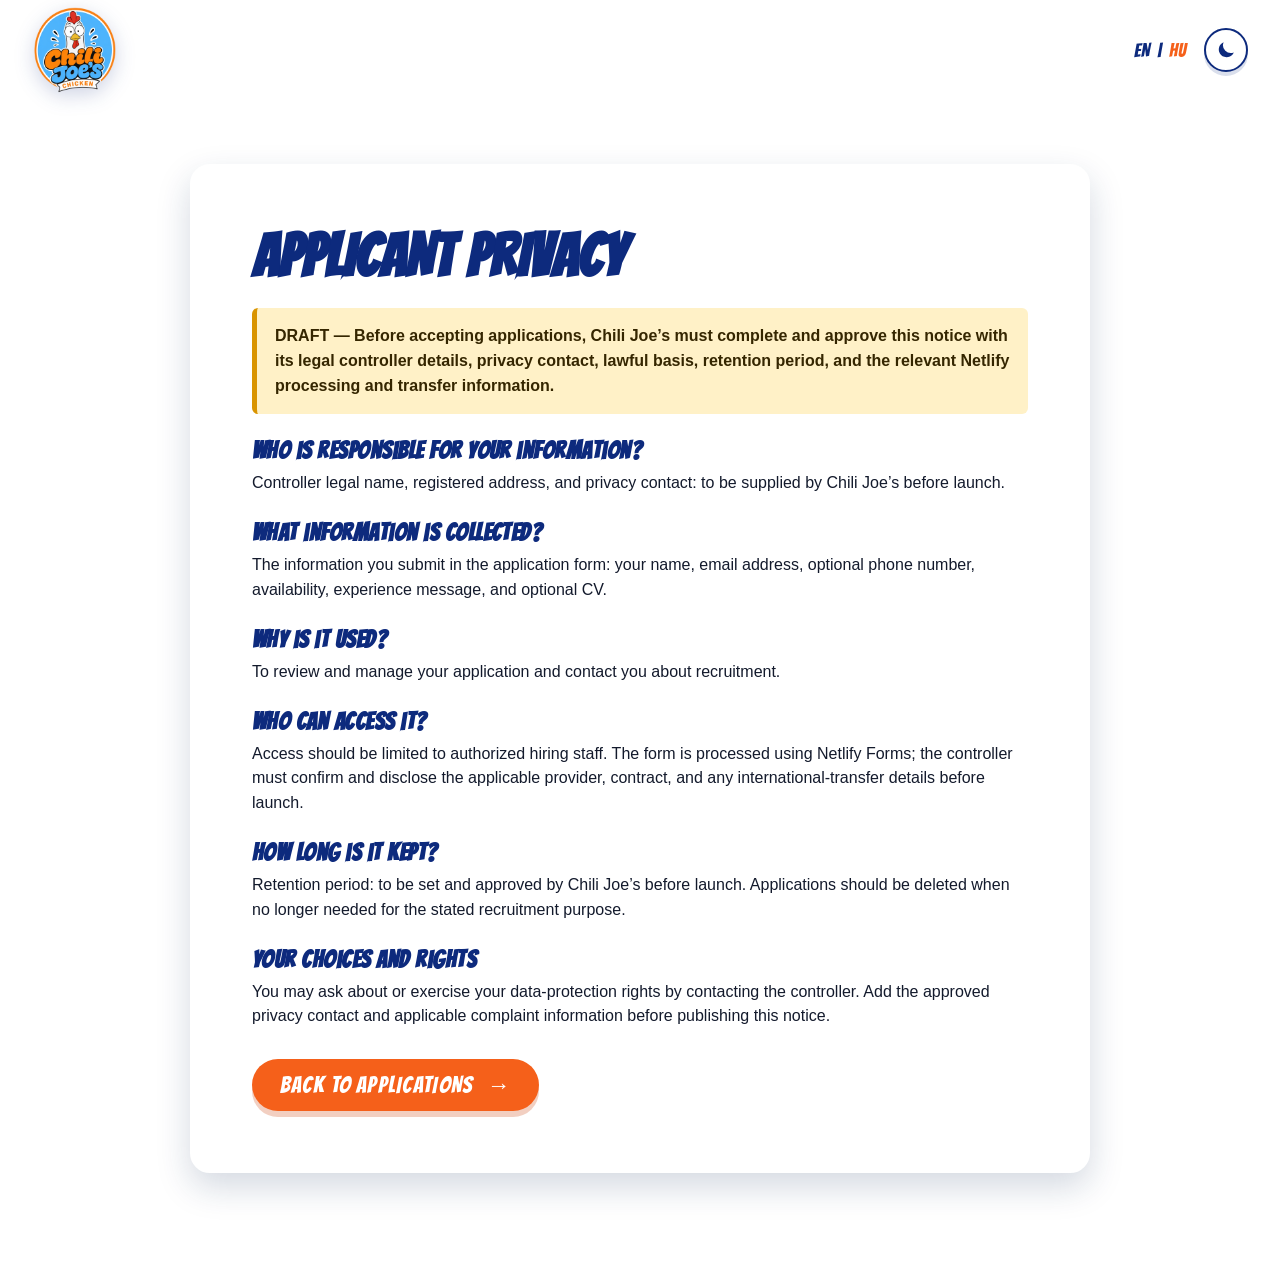
==== applicant-privacy.html @ 4e0c9698 "feat: add bilingual Netlify application page - Move the application form to a standalone careers pag" ====
<!doctype html>
<html lang="en">
  <head>
    <meta charset="utf-8">
    <meta name="viewport" content="width=device-width, initial-scale=1">
    <meta name="theme-color" content="#ffffff">
    <script>
      (() => {
        let theme = null;
        try {
          theme = localStorage.getItem("chili-joes-theme");
        } catch {
          // Fall back to the system preference when browser storage is unavailable.
        }
        if (theme !== "dark" && theme !== "light") {
          theme = window.matchMedia("(prefers-color-scheme: dark)").matches ? "dark" : "light";
        }
        document.documentElement.dataset.theme = theme;
      })();
    </script>
    <title data-i18n="applicantPrivacyPageTitle">Applicant privacy — Chili Joe's</title>
    <link rel="icon" href="favicon.ico" type="image/x-icon">
    <link rel="stylesheet" href="styles.css">
    <script src="language.js" defer></script>
    <script src="theme.js" defer></script>
  </head>
  <body class="standalone-body">
    <header class="standalone-header page-wrap">
      <a class="brand" href="index.html#home" aria-label="Chili Joe's home" data-i18n-aria-label="brandHome">
        <img class="brand-logo" src="logo.png" alt="" width="112" height="112">
      </a>
      <div class="standalone-controls">
        <div class="language-switch" role="group" aria-label="Select language" data-i18n-aria-label="languageLabel">
          <button type="button" data-language="en" aria-pressed="true">EN</button>
          <span aria-hidden="true">|</span>
          <button type="button" data-language="hu" aria-pressed="false">HU</button>
        </div>
        <button class="theme-toggle" type="button" aria-pressed="false" aria-label="Dark mode" title="Dark mode" data-i18n-aria-label="themeToggle" data-i18n-title="themeToggle">
          <svg class="icon-moon" viewBox="0 0 24 24" aria-hidden="true"><path d="M20.5 14.6A8.5 8.5 0 0 1 9.4 3.5a8.5 8.5 0 1 0 11.1 11.1Z"/></svg>
          <svg class="icon-sun" viewBox="0 0 24 24" aria-hidden="true"><circle cx="12" cy="12" r="4.5"/><path d="M12 2v2.5M12 19.5V22M2 12h2.5M19.5 12H22M4.9 4.9l1.8 1.8M17.3 17.3l1.8 1.8M4.9 19.1l1.8-1.8M17.3 6.7l1.8-1.8"/></svg>
        </button>
      </div>
    </header>

    <main class="standalone-main page-wrap">
      <article class="standalone-card privacy-content" aria-labelledby="privacy-title">
        <h1 id="privacy-title" data-i18n="applicantPrivacyTitle">APPLICANT PRIVACY</h1>
        <p class="privacy-draft-warning" role="status" data-i18n="applicantPrivacyDraftWarning">DRAFT — Before accepting applications, Chili Joe’s must complete and approve this notice with its legal controller details, privacy contact, lawful basis, retention period, and the relevant Netlify processing and transfer information.</p>

        <section>
          <h2 data-i18n="applicantPrivacyControllerHeading">Who is responsible for your information?</h2>
          <p data-i18n="applicantPrivacyControllerText">Controller legal name, registered address, and privacy contact: to be supplied by Chili Joe’s before launch.</p>
        </section>
        <section>
          <h2 data-i18n="applicantPrivacyDataHeading">What information is collected?</h2>
          <p data-i18n="applicantPrivacyDataText">The information you submit in the application form: your name, email address, optional phone number, role of interest, availability, experience message, and optional CV.</p>
        </section>
        <section>
          <h2 data-i18n="applicantPrivacyPurposeHeading">Why is it used?</h2>
          <p data-i18n="applicantPrivacyPurposeText">To review and manage your application and contact you about recruitment for the role you selected.</p>
        </section>
        <section>
          <h2 data-i18n="applicantPrivacyAccessHeading">Who can access it?</h2>
          <p data-i18n="applicantPrivacyAccessText">Access should be limited to authorized hiring staff. The form is processed using Netlify Forms; the controller must confirm and disclose the applicable provider, contract, and any international-transfer details before launch.</p>
        </section>
        <section>
          <h2 data-i18n="applicantPrivacyRetentionHeading">How long is it kept?</h2>
          <p data-i18n="applicantPrivacyRetentionText">Retention period: to be set and approved by Chili Joe’s before launch. Applications should be deleted when no longer needed for the stated recruitment purpose.</p>
        </section>
        <section>
          <h2 data-i18n="applicantPrivacyRightsHeading">Your choices and rights</h2>
          <p data-i18n="applicantPrivacyRightsText">You may ask about or exercise your data-protection rights by contacting the controller. Add the approved privacy contact and applicable complaint information before publishing this notice.</p>
        </section>

        <a class="button button-orange" href="careers.html#careers"><span data-i18n="applicantPrivacyBack">Back to applications</span><span aria-hidden="true">→</span></a>
      </article>
    </main>
  </body>
</html>
---- styles.css ----
@charset "UTF-8";

@font-face {
  font-family: "Knewave";
  font-style: normal;
  font-weight: 400;
  font-display: swap;
  src: url("assets/fonts/knewave-latin-ext.woff2") format("woff2");
  unicode-range: U+0100-02BA, U+02BD-02C5, U+02C7-02CC, U+02CE-02D7, U+02DD-02FF, U+0304, U+0308, U+0329, U+1D00-1DBF, U+1E00-1E9F, U+1EF2-1EFF, U+2020, U+20A0-20AB, U+20AD-20C4, U+2113, U+2C60-2C7F, U+A720-A7FF;
}

@font-face {
  font-family: "Knewave";
  font-style: normal;
  font-weight: 400;
  font-display: swap;
  src: url("assets/fonts/knewave-latin.woff2") format("woff2");
  unicode-range: U+0000-00FF, U+0131, U+0152-0153, U+02BB-02BC, U+02C6, U+02DA, U+02DC, U+0304, U+0308, U+0329, U+2000-206F, U+20AC, U+2122, U+2191, U+2193, U+2212, U+2215, U+FEFF, U+FFFD;
}

@font-face {
  font-family: "Bangers";
  font-style: normal;
  font-weight: 400;
  font-display: swap;
  src: url("assets/fonts/bangers-latin-ext.woff2") format("woff2");
  unicode-range: U+0100-02BA, U+02BD-02C5, U+02C7-02CC, U+02CE-02D7, U+02DD-02FF, U+0304, U+0308, U+0329, U+1D00-1DBF, U+1E00-1E9F, U+1EF2-1EFF, U+2020, U+20A0-20AB, U+20AD-20C4, U+2113, U+2C60-2C7F, U+A720-A7FF;
}

@font-face {
  font-family: "Bangers";
  font-style: normal;
  font-weight: 400;
  font-display: swap;
  src: url("assets/fonts/bangers-latin.woff2") format("woff2");
  unicode-range: U+0000-00FF, U+0131, U+0152-0153, U+02BB-02BC, U+02C6, U+02DA, U+02DC, U+0304, U+0308, U+0329, U+2000-206F, U+20AC, U+2122, U+2191, U+2193, U+2212, U+2215, U+FEFF, U+FFFD;
}

:root {
  color-scheme: light;
  --blue: #1846c4;
  --blue-dark: #0d2a7d;
  --blue-light: #e8f1ff;
  --orange: #f5601a;
  --orange-dark: #d9480c;
  --ink: #131a2c;
  --paper: #fff;
  --graffiti: "Knewave", "Bangers", Impact, "Arial Black", sans-serif;
  --display: "Bangers", Impact, "Arial Narrow Bold", sans-serif;
  --body: "Trebuchet MS", "Segoe UI", Arial, sans-serif;
  --rough-tile: polygon(1.5% 2.6%, 11.1% 4.1%, 20.7% 3.3%, 30.3% 4.4%, 39.9% 4.5%, 49.5% 1.8%, 59.1% 1.6%, 68.7% 5.5%, 78.3% 2.7%, 87.9% 2.6%, 93.7% 1.5%, 96.2% 11.1%, 94.5% 20.7%, 96.2% 30.3%, 95.4% 39.9%, 97.8% 49.5%, 95.5% 59.1%, 94.3% 68.7%, 96% 78.3%, 94.9% 87.9%, 98.5% 95.3%, 88.9% 98.2%, 79.3% 94.9%, 69.7% 95.7%, 60.1% 97.1%, 50.5% 98.4%, 40.9% 94.3%, 31.3% 96.2%, 21.7% 95%, 12.1% 94.3%, 4.9% 98.5%, 5.9% 88.9%, 3.4% 79.3%, 5.3% 69.7%, 3.6% 60.1%, 6% 50.5%, 5.7% 40.9%, 2% 31.3%, 2.2% 21.7%, 2.5% 12.1%);
  --rough-photo: polygon(0.6% 1.4%, 5% 1.6%, 9.3% 2.3%, 13.7% 1.4%, 18.1% 1.5%, 22.4% 1.7%, 26.8% 0.9%, 31.1% 1.5%, 35.5% 1.7%, 39.9% 2%, 44.2% 0.8%, 48.6% 1.1%, 53% 0.8%, 57.3% 2.1%, 61.7% 1.8%, 66.1% 0.7%, 70.4% 2.4%, 74.8% 2.3%, 79.1% 1.8%, 83.5% 1.7%, 87.9% 0.9%, 92.2% 0.6%, 98.4% 0.6%, 99.3% 5%, 99.1% 9.3%, 99% 13.7%, 99.3% 18.1%, 98.6% 22.4%, 98.6% 26.8%, 97.9% 31.1%, 98.5% 35.5%, 98.2% 39.9%, 98.5% 44.2%, 98.2% 48.6%, 98.6% 53%, 98.9% 57.3%, 97.6% 61.7%, 97.6% 66.1%, 97.9% 70.4%, 98.1% 74.8%, 98.8% 79.1%, 99% 83.5%, 98.9% 87.9%, 99.3% 92.2%, 99.4% 98%, 95% 98.7%, 90.7% 97.9%, 86.3% 98.7%, 81.9% 97.7%, 77.6% 97.9%, 73.2% 99.4%, 68.9% 99%, 64.5% 97.8%, 60.1% 98.6%, 55.8% 97.6%, 51.4% 98.7%, 47% 99.3%, 42.7% 98.3%, 38.3% 98%, 33.9% 98.9%, 29.6% 99.2%, 25.2% 98.8%, 20.9% 97.7%, 16.5% 98%, 12.1% 99.2%, 7.8% 99%, 0.8% 99.4%, 0.7% 95%, 2% 90.7%, 0.9% 86.3%, 1.6% 81.9%, 1.4% 77.6%, 0.9% 73.2%, 1.9% 68.9%, 0.8% 64.5%, 1.8% 60.1%, 0.8% 55.8%, 1.4% 51.4%, 1% 47%, 1.1% 42.7%, 2.3% 38.3%, 2% 33.9%, 1.1% 29.6%, 2.2% 25.2%, 1% 20.9%, 1.3% 16.5%, 2.1% 12.1%, 1.8% 7.8%);
}

* { box-sizing: border-box; }

html {
  scroll-behavior: smooth;
  scroll-padding-top: 1rem;
}

body {
  margin: 0;
  overflow-x: clip;
  color: var(--ink);
  background: var(--paper);
  font-family: var(--body);
  -webkit-font-smoothing: antialiased;
}

img { display: block; max-width: 100%; }
a { color: inherit; }
a:focus-visible, button:focus-visible, input:focus-visible, select:focus-visible, textarea:focus-visible { outline: 3px solid var(--orange); outline-offset: 4px; }

.page-wrap { width: min(1320px, calc(100% - 64px)); margin-inline: auto; }

.sprite { position: absolute; width: 0; height: 0; overflow: hidden; }

.doodle { display: block; overflow: visible; pointer-events: none; }

.splat,
.skyline {
  position: absolute;
  max-width: none;
  pointer-events: none;
  user-select: none;
}

.skyline { opacity: .32; }

/* Header + hero */

.masthead {
  position: relative;
  overflow: hidden;
  isolation: isolate;
}

.masthead-decor { position: absolute; inset: 0; z-index: -1; }
.splat-logo { top: -120px; left: -110px; width: 430px; opacity: .38; transform: rotate(-20deg); }
.splat-hero-left { bottom: 0; left: -110px; width: 300px; opacity: .7; transform: rotate(40deg); }
.splat-hero-photo { top: 30px; left: 45%; width: 620px; opacity: .55; }
.splat-hero-right { top: -60px; right: -150px; width: 440px; opacity: .38; transform: rotate(120deg); }
.splat-hero-small { top: 52%; left: 37%; width: 150px; opacity: .55; transform: rotate(-30deg); }
.skyline-hero { top: 70px; left: 42%; width: 560px; }

.site-header { position: relative; z-index: 3; }

.nav-wrap {
  min-height: 112px;
  padding-top: 14px;
  display: flex;
  align-items: center;
  gap: clamp(14px, 2vw, 30px);
}

.brand { display: inline-flex; flex: 0 0 auto; align-items: center; text-decoration: none; }
.brand-logo {
  width: 112px;
  height: 112px;
  object-fit: contain;
  filter: drop-shadow(0 6px 10px rgb(13 42 125 / 20%));
  transition: transform .25s ease;
}
.brand:hover .brand-logo { transform: rotate(-6deg) scale(1.04); }

.main-nav {
  margin-left: auto;
  display: flex;
  align-items: center;
  gap: clamp(16px, 2.3vw, 34px);
}

.main-nav a,
.nav-cta {
  font-family: var(--display);
  font-size: 20px;
  letter-spacing: .04em;
  text-decoration: none;
  text-transform: uppercase;
  white-space: nowrap;
}

.main-nav a { color: var(--blue-dark); transition: color .18s ease; }
.main-nav a:hover { color: var(--orange); }

.nav-cta {
  min-height: 48px;
  padding: 0 24px;
  display: inline-flex;
  align-items: center;
  justify-content: center;
  gap: 10px;
  border-radius: 999px;
  color: #fff;
  background: var(--orange);
  box-shadow: 0 5px 0 rgb(201 64 9 / 25%);
  font-size: 21px;
  transition: transform .2s ease, background .2s ease;
}

.nav-cta:hover { background: var(--orange-dark); transform: translateY(-2px); }
.bag-icon { width: 19px; height: 19px; fill: var(--blue-dark); stroke: var(--blue-dark); stroke-linecap: round; stroke-linejoin: round; stroke-width: 2px; }
.bag-icon path + path { fill: none; }

.language-switch {
  display: flex;
  align-items: center;
  gap: 4px;
  color: var(--blue-dark);
  font-family: var(--display);
  font-size: 19px;
}

.language-switch button {
  padding: 2px 3px;
  border: 0;
  color: var(--orange);
  background: none;
  font: inherit;
  letter-spacing: .04em;
  cursor: pointer;
}

.language-switch button[aria-pressed="true"] { color: var(--blue-dark); }
.language-switch button:hover { color: var(--orange-dark); }

.theme-toggle {
  width: 44px;
  height: 44px;
  flex: 0 0 auto;
  display: grid;
  place-items: center;
  padding: 0;
  border: 2px solid var(--blue-dark);
  border-radius: 50%;
  color: var(--blue-dark);
  background: #fff;
  box-shadow: 0 4px 0 rgb(13 42 125 / 15%);
  cursor: pointer;
  transition: transform .2s ease, color .2s ease, border-color .2s ease, background .2s ease;
}

.theme-toggle:hover { border-color: var(--orange); color: var(--orange); transform: rotate(-14deg) scale(1.06); }
.theme-toggle svg { width: 22px; height: 22px; fill: none; stroke: currentColor; stroke-linecap: round; stroke-linejoin: round; stroke-width: 2px; }
.theme-toggle .icon-moon { fill: currentColor; stroke: none; }
.theme-toggle .icon-sun { display: none; }

.hero { position: relative; padding: 4px 0 clamp(36px, 4vw, 56px); }

.hero-grid {
  display: grid;
  grid-template-columns: minmax(0, .92fr) minmax(0, 1.08fr);
  align-items: center;
  gap: clamp(20px, 3vw, 48px);
}

.hero-copy { position: relative; z-index: 1; padding-top: 34px; }

.hero-crown {
  position: absolute;
  top: -44px;
  left: clamp(250px, 30vw, 420px);
  width: 78px;
  height: 56px;
  color: var(--orange);
  transform: rotate(10deg);
}

.hero h1 {
  margin: 0;
  color: var(--blue);
  font-family: var(--graffiti);
  font-size: clamp(64px, 8.6vw, 132px);
  font-weight: 400;
  letter-spacing: -.01em;
  line-height: .92;
  text-shadow: 4px 5px 0 rgb(13 42 125 / 14%);
  text-transform: uppercase;
  transform: rotate(-7deg);
  transform-origin: left bottom;
}

.hero h1 span { display: inline-block; margin-left: .32em; color: var(--orange); text-shadow: 4px 5px 0 rgb(179 56 6 / 18%); }

.hero-tagline {
  margin: clamp(26px, 3vw, 44px) 0 0 clamp(36px, 6vw, 92px);
  display: grid;
  justify-items: start;
  color: var(--blue-dark);
  font-family: var(--display);
  font-size: clamp(22px, 2.3vw, 32px);
  letter-spacing: .03em;
  line-height: 1.1;
  transform: rotate(-7deg);
  transform-origin: left top;
}

.hero-tagline span:nth-child(2) { margin-left: .9em; }
.hero-tagline span:nth-child(3) {
  margin-left: 1.8em;
  padding-bottom: 9px;
  background: url("assets/brush-orange.svg") left bottom / 100% 8px no-repeat;
}

.button {
  min-height: 52px;
  padding: 0 28px;
  display: inline-flex;
  align-items: center;
  justify-content: center;
  gap: 14px;
  border: 0;
  border-radius: 999px;
  font-family: var(--display);
  font-size: 23px;
  letter-spacing: .05em;
  text-decoration: none;
  text-transform: uppercase;
  transition: transform .2s ease, background .2s ease, box-shadow .2s ease;
}

.button:hover { transform: translateY(-3px); }
.button-orange { color: #fff; background: var(--orange); box-shadow: 0 6px 0 rgb(201 64 9 / 25%); }
.button-orange:hover { background: var(--orange-dark); box-shadow: 0 8px 0 rgb(201 64 9 / 25%); }
.hero-copy .button { margin: clamp(30px, 3.4vw, 50px) 0 0 clamp(20px, 3vw, 46px); }

.hero-visual { position: relative; min-width: 0; padding: 26px 0 30px; }

.hero-photo {
  margin: 0 clamp(40px, 7vw, 120px) 0 0;
  filter: drop-shadow(0 18px 24px rgb(9 40 86 / 26%));
  transform: rotate(2.5deg);
}

.hero-photo picture { display: block; }

.hero-photo img {
  width: 100%;
  height: auto;
  aspect-ratio: 1.3 / 1;
  object-fit: cover;
  object-position: center 58%;
  clip-path: var(--rough-photo);
}

.hero-style,
.hero-list {
  position: absolute;
  z-index: 2;
  margin: 0;
  color: var(--blue);
  font-family: var(--display);
  letter-spacing: .03em;
  line-height: 1.08;
  text-shadow: -2px -2px 0 #fff, 2px -2px 0 #fff, -2px 2px 0 #fff, 2px 2px 0 #fff, 0 3px 0 #fff;
}

.hero-style { top: 0; left: -12px; font-size: clamp(26px, 2.8vw, 40px); transform: rotate(-14deg); }

.hero-list {
  right: 0;
  bottom: 46px;
  color: var(--blue-dark);
  font-size: clamp(20px, 2.1vw, 30px);
  text-align: left;
  transform: rotate(-9deg);
}

.hero-list-arrow { position: absolute; right: 6px; bottom: 6px; width: 64px; height: 32px; color: var(--orange); transform: rotate(-20deg); }

/* Features */

.feature-strip {
  padding-block: 18px;
  display: grid;
  grid-template-columns: repeat(4, minmax(0, 1fr));
  align-items: center;
}

.feature-item {
  min-height: 64px;
  padding: 4px clamp(12px, 2.3vw, 30px);
  display: flex;
  align-items: center;
  gap: 16px;
}

.feature-item + .feature-item { border-left: 3px solid var(--orange); border-radius: 2px; }
.feature-item svg { width: 54px; height: 54px; flex: 0 0 54px; color: var(--blue-dark); fill: none; stroke: currentColor; stroke-linecap: round; stroke-linejoin: round; stroke-width: 2.6px; }
.feature-item h2 { max-width: 9em; margin: 0; color: var(--blue-dark); font-family: var(--display); font-size: clamp(18px, 1.7vw, 23px); font-weight: 400; letter-spacing: .04em; line-height: 1; }
.feature-item p { margin: 5px 0 0; color: #3a4459; font-size: 12px; line-height: 1.25; }

/* Poster-inspired menu board */

.menu-section { padding-block: clamp(24px, 3vw, 42px) clamp(36px, 5vw, 64px); }

.menu-board {
  position: relative;
  isolation: isolate;
  overflow: hidden;
  padding: clamp(16px, 2vw, 28px);
  border: 3px solid #2784fa;
  border-radius: 24px;
  color: #fff;
  background:
    url("assets/splat-orange-1.svg") left -150px bottom -170px / 350px no-repeat,
    url("assets/splat-orange-2.svg") right -140px top -110px / 280px no-repeat,
    url("assets/splat-blue-1.svg") right -260px bottom -150px / 580px no-repeat,
    repeating-linear-gradient(173deg, transparent 0 17px, rgb(255 255 255 / 2.5%) 17px 24px),
    radial-gradient(ellipse at 18% 10%, #1678f4, transparent 48%),
    linear-gradient(145deg, #0756d0, #0a348f 58%, #08256c);
  box-shadow: 0 20px 44px rgb(8 33 91 / 24%);
}

.menu-board-header {
  min-height: 78px;
  margin-bottom: 10px;
  padding: 0 4px 13px;
  display: flex;
  align-items: center;
  justify-content: space-between;
  gap: 18px;
  border-bottom: 4px dotted rgb(255 255 255 / 90%);
}

.menu-board-header h2 {
  margin: 0;
  color: #fff;
  font-family: var(--graffiti);
  font-size: clamp(34px, 4.4vw, 58px);
  font-weight: 400;
  line-height: .95;
  text-shadow: -2px -2px 0 #071e68, 2px 2px 0 #071e68, 4px 5px 0 rgb(0 0 0 / 28%);
  transform: rotate(-2deg);
}

.menu-board-ribbon {
  margin: 0;
  padding: 8px clamp(18px, 2.5vw, 36px) 10px;
  color: #10131b;
  background: url("assets/brush-orange.svg") center / 100% 100% no-repeat;
  font-family: var(--display);
  font-size: clamp(21px, 2.7vw, 36px);
  letter-spacing: .025em;
  line-height: 1;
  white-space: nowrap;
  transform: rotate(-2deg);
}

.menu-board-ribbon span { color: #161719; }

.menu-board-layout {
  display: grid;
  grid-template-columns: minmax(0, 3.4fr) minmax(210px, .9fr);
  align-items: stretch;
}

.menu-meal-grid { min-width: 0; display: grid; grid-template-columns: repeat(2, minmax(0, 1fr)); }

.menu-meal {
  min-width: 0;
  min-height: 230px;
  padding: clamp(10px, 1.2vw, 17px);
  display: grid;
  grid-template-columns: minmax(0, .94fr) minmax(0, 1.06fr);
  align-items: center;
  gap: 4px;
}

.menu-meal:nth-child(odd) { border-right: 3px dotted rgb(255 255 255 / 88%); }
.menu-meal:nth-child(-n + 2) { border-bottom: 3px dotted rgb(255 255 255 / 88%); }
.menu-meal-copy { min-width: 0; position: relative; z-index: 1; }

.menu-meal h3 {
  width: fit-content;
  max-width: calc(100% + 130px);
  position: relative;
  z-index: 2;
  margin: 0;
  padding: 7px clamp(9px, 1vw, 15px) 8px;
  color: #0b2b7d;
  background: url("assets/brush-white.svg") center / 100% 100% no-repeat;
  font-family: var(--graffiti);
  font-size: clamp(19px, 1.9vw, 27px);
  font-weight: 400;
  line-height: .96;
  text-transform: uppercase;
  white-space: nowrap;
  transform: rotate(-2deg);
}

.menu-price {
  width: fit-content;
  margin: 9px 0 5px;
  padding: 4px 20px 6px;
  color: #fff;
  background: url("assets/brush-orange.svg") center / 100% 100% no-repeat;
  font-family: var(--display);
  font-size: clamp(30px, 3.1vw, 42px);
  letter-spacing: .03em;
  line-height: 1;
  transform: rotate(-2deg);
}

.menu-price small { font-size: .48em; }

.menu-includes { margin: 8px 0 0; padding: 0; list-style: none; }
.menu-includes li {
  position: relative;
  margin-top: 3px;
  padding-left: 15px;
  color: #fff;
  font-family: var(--display);
  font-size: clamp(15px, 1.35vw, 19px);
  letter-spacing: .015em;
  line-height: 1.08;
  text-shadow: 0 1px 2px rgb(0 0 0 / 28%);
}

.menu-includes li::before {
  position: absolute;
  top: 0;
  left: 0;
  color: #ffc400;
  content: "•";
}

.menu-meal-art { min-width: 0; margin: 0; }
.menu-meal-art img {
  width: 100%;
  height: auto;
  aspect-ratio: 1.68;
  border-radius: 12px;
  object-fit: contain;
  filter: drop-shadow(0 7px 8px rgb(0 0 0 / 20%));
}

.menu-heat {
  min-width: 0;
  padding: 8px 0 8px clamp(16px, 1.8vw, 26px);
  border-left: 3px dotted rgb(255 255 255 / 88%);
  text-align: center;
}

.menu-heat-crown { width: 50px; height: 36px; margin: 0 auto 4px; color: #ffbd22; transform: rotate(-8deg); }
.menu-heat h3 {
  margin: 0 0 12px;
  color: #fff;
  font-family: var(--graffiti);
  font-size: clamp(24px, 2.5vw, 34px);
  font-weight: 400;
  line-height: .93;
  text-shadow: 2px 3px 0 rgb(0 0 0 / 24%);
  transform: rotate(-2deg);
}

.menu-heat h3 em { color: #ffad27; font-style: normal; }
.menu-heat-levels { margin: 0; padding: 0; display: grid; gap: 7px; list-style: none; }
.menu-heat-levels li {
  min-height: 54px;
  padding: 5px 12px;
  display: flex;
  align-items: center;
  justify-content: space-between;
  gap: 5px;
  clip-path: polygon(2% 4%, 11% 0, 21% 4%, 33% 1%, 44% 5%, 55% 0, 68% 4%, 80% 1%, 91% 5%, 98% 0, 96% 15%, 100% 28%, 96% 42%, 99% 56%, 96% 71%, 100% 85%, 97% 98%, 85% 94%, 72% 100%, 59% 95%, 45% 100%, 31% 95%, 18% 99%, 3% 95%, 5% 82%, 0 67%, 4% 52%, 0 38%, 5% 22%);
  color: #fff;
  font-family: var(--display);
  font-size: clamp(17px, 1.75vw, 24px);
  line-height: 1;
  text-shadow: 0 2px 2px rgb(0 0 0 / 25%);
}

.heat-none { background: #39c938; }
.heat-mild { background: #f5a923; }
.heat-hot { background: #f34b48; }
.heat-extra { background: #ef2728; }
.heat-reaper { background: #a71918; }
.menu-heat-levels .heat-label { min-width: 0; }
.heat-peppers { flex: 0 0 auto; display: flex; align-items: center; gap: 0; }
.heat-pepper { width: 28px; height: 28px; --pepper: #ed2428; --stem: #238f3a; }
.heat-none .heat-pepper { --pepper: #24d33d; --stem: #168732; }
.heat-mild .heat-pepper { --pepper: #ff9b21; --stem: #218b37; }
.heat-flame { width: 30px; height: 30px; }
.heat-reaper-copy { min-width: 0; display: flex; flex-direction: column; align-items: center; gap: 2px; }
.heat-reaper .heat-label { font-size: clamp(16px, 1.5vw, 21px); white-space: nowrap; }
.heat-reaper-sub { max-width: 76px; font-size: 10px; line-height: .95; text-align: center; }

.menu-board-footer { margin-top: 12px; padding-top: 12px; border-top: 4px dotted rgb(255 255 255 / 88%); text-align: center; }
.menu-board-footer p {
  width: fit-content;
  max-width: 100%;
  margin: 0 auto;
  padding: 9px clamp(16px, 2vw, 28px) 11px;
  color: #0d2a7d;
  background: url("assets/brush-white.svg") center / 100% 100% no-repeat;
  font-family: var(--graffiti);
  font-size: clamp(19px, 2.2vw, 30px);
  line-height: 1;
  transform: rotate(-1deg);
}

.menu-board-footer em { color: var(--orange); font-style: normal; }

:root[data-theme="light"] .menu-board {
  border-color: #a9ccfb;
  color: var(--blue-dark);
  background:
    repeating-linear-gradient(173deg, transparent 0 17px, rgb(13 42 125 / 2.5%) 17px 24px),
    radial-gradient(ellipse at 18% 10%, #fff, transparent 48%),
    linear-gradient(145deg, #f3f8ff, #e5f0ff 58%, #d7e8ff);
  box-shadow: 0 16px 36px rgb(13 42 125 / 14%);
}

:root[data-theme="light"] .menu-board-header,
:root[data-theme="light"] .menu-meal:nth-child(odd),
:root[data-theme="light"] .menu-meal:nth-child(-n + 2),
:root[data-theme="light"] .menu-heat,
:root[data-theme="light"] .menu-board-footer {
  border-color: rgb(13 42 125 / 45%);
}

:root[data-theme="light"] .menu-board-header h2 {
  color: var(--blue-dark);
  text-shadow: -2px -2px 0 #fff, 2px -2px 0 #fff, -2px 2px 0 #fff, 2px 2px 0 #fff, 4px 5px 0 rgb(13 42 125 / 16%);
}

:root[data-theme="light"] .menu-includes li {
  color: var(--blue-dark);
  text-shadow: none;
}

:root[data-theme="light"] .menu-heat h3 {
  color: var(--blue-dark);
  text-shadow: 1px 2px 0 rgb(255 255 255 / 75%);
}

:root[data-theme="light"] .menu-heat h3 em { color: var(--orange-dark); }

/* Visit + follow */

.visit-section { position: relative; padding-block: clamp(26px, 3vw, 40px) clamp(34px, 4vw, 54px); overflow: hidden; isolation: isolate; }
.visit-decor { position: absolute; inset: 0; z-index: -1; }
.splat-visit-left { top: 0; left: -120px; width: 460px; opacity: .45; }
.splat-visit-right { right: -140px; bottom: -150px; width: 520px; opacity: .45; transform: rotate(70deg); }
.splat-visit-orange { top: 0; left: 46%; width: 180px; opacity: .45; }
.skyline-visit-left { bottom: 6px; left: -60px; width: 520px; opacity: .25; }
.skyline-visit-right { top: 18px; right: 4%; width: 460px; opacity: .25; }

.visit-grid { display: grid; grid-template-columns: 1fr 1.1fr 1.3fr; align-items: stretch; gap: clamp(16px, 2vw, 26px); }
.visit-copy, .follow-panel { position: relative; min-width: 0; padding: 30px clamp(14px, 2vw, 26px); }

.visit-copy h2 { display: flex; align-items: flex-start; gap: 10px; font-size: clamp(40px, 4vw, 56px); line-height: 1; text-shadow: 3px 4px 0 rgb(13 42 125 / 13%); transform: rotate(-5deg); }
.visit-crown { flex: 0 0 auto; width: 54px; height: 40px; color: var(--blue); transform: rotate(14deg); }

.address { margin: 24px 0 0; display: flex; align-items: flex-start; gap: 12px; color: var(--ink); font-size: 17px; font-weight: 700; line-height: 1.45; }
.pin-icon { width: 26px; height: 32px; flex: 0 0 26px; fill: var(--orange); }
.pin-icon circle { fill: #fff; }
.visit-copy .button { margin-top: 24px; min-height: 48px; padding-inline: 22px; font-size: 20px; }

.visit-photo { position: relative; min-height: 300px; margin: 0; overflow: hidden; border: 5px solid #fff; border-radius: 16px; background: var(--blue-dark); box-shadow: 0 14px 30px rgb(15 45 88 / 22%); transform: rotate(-.6deg); }
.visit-photo picture { position: absolute; inset: 0; display: block; }
.visit-photo img { width: 100%; height: 100%; min-height: 290px; object-fit: cover; object-position: center 40%; transition: transform .4s ease; }
.visit-photo:hover img { transform: scale(1.035); }

.follow-panel { padding-right: clamp(160px, 15vw, 200px); }
.follow-crown { position: absolute; top: 6px; left: 0; width: 50px; height: 36px; color: var(--orange); transform: rotate(-14deg); }
.follow-panel h2 { margin-top: 12px; font-size: clamp(36px, 3.5vw, 52px); line-height: 1; text-shadow: 3px 4px 0 rgb(13 42 125 / 13%); transform: rotate(-5deg); }
.follow-text { max-width: 260px; margin: 16px 0 22px 10px; color: var(--blue-dark); font-family: var(--display); font-size: clamp(17px, 1.6vw, 21px); letter-spacing: .03em; line-height: 1.05; text-transform: uppercase; transform: rotate(-5deg); }

.social-icons { display: flex; align-items: center; gap: 14px; }
.social-icons > span, .social-icons > a { width: 52px; height: 52px; display: grid; place-items: center; border: 3px solid #fff; border-radius: 50%; color: #fff; box-shadow: 0 4px 10px rgb(0 0 0 / 18%); }
.social-icons svg { width: 26px; height: 26px; fill: currentColor; }
.social-tiktok { background: #101010; }
.social-tiktok svg { filter: drop-shadow(-1.5px -1px 0 #25f4ee) drop-shadow(1.5px 1px 0 #fe2c55); }
.social-instagram { background: radial-gradient(circle at 30% 105%, #fdd75b 0 18%, #f7752a 34%, #d92e7f 58%, #7a3ad0 90%); }
.social-instagram svg { fill: none; stroke: currentColor; stroke-width: 2.2px; }
.social-instagram .dot { fill: currentColor; stroke: none; }
.social-facebook { background: #1877f2; }

.phone {
  position: absolute;
  top: 6px;
  right: 26px;
  width: clamp(126px, 12vw, 160px);
  aspect-ratio: 9 / 18.5;
  padding: 7px;
  border-radius: 26px;
  background: #13161f;
  box-shadow: 0 18px 30px rgb(9 24 52 / 32%), inset 0 0 0 2px #3b4152;
  transform: rotate(12deg);
}

.phone::before { position: absolute; top: 12px; left: 50%; z-index: 1; width: 34%; height: 9px; content: ""; border-radius: 999px; background: #13161f; transform: translateX(-50%); }
.phone-screen { position: relative; height: 100%; overflow: hidden; border-radius: 20px; background: var(--blue-dark); }
.phone-screen picture { position: absolute; inset: 0; display: block; }
.phone-screen img { width: 100%; height: 100%; object-fit: cover; object-position: 30% center; }
.phone-screen::after { position: absolute; inset: 40% 0 0; content: ""; background: linear-gradient(transparent, rgb(6 22 64 / 82%)); }
.phone-screen p {
  position: absolute;
  right: 6px;
  bottom: 14px;
  left: 6px;
  z-index: 1;
  margin: 0;
  color: #fff;
  font-family: var(--graffiti);
  font-size: clamp(17px, 1.6vw, 22px);
  line-height: .95;
  text-align: center;
  text-shadow: 2px 2px 0 var(--blue);
  transform: rotate(-6deg);
}

.phone-screen p span { color: var(--orange); text-shadow: 2px 2px 0 #fff; }

/* Careers + application form */

.careers-section { padding-block: clamp(42px, 6vw, 86px); background: var(--blue-light); }
.careers-layout { display: grid; grid-template-columns: minmax(230px, .8fr) minmax(0, 1.2fr); align-items: start; gap: clamp(28px, 6vw, 88px); }
.careers-copy { padding-top: 18px; }
.careers-kicker { margin: 0 0 10px; color: var(--orange-dark); font-family: var(--display); font-size: 20px; letter-spacing: .08em; }
.careers-copy h1,
.careers-copy h2 { margin: 0; color: var(--blue-dark); font-family: var(--display); font-size: clamp(44px, 5.3vw, 74px); line-height: .95; text-shadow: 3px 4px 0 rgb(13 42 125 / 13%); transform: rotate(-3deg); transform-origin: left center; }
.careers-copy > p:last-child { max-width: 430px; margin: 26px 0 0; color: var(--ink); font-size: 18px; line-height: 1.55; }

.application-form { min-width: 0; padding: clamp(22px, 3vw, 38px); border: 4px solid #fff; border-radius: 20px; color: var(--ink); background: #fff; box-shadow: 0 14px 30px rgb(15 45 88 / 18%); color-scheme: light; }
.application-fields { display: grid; grid-template-columns: repeat(2, minmax(0, 1fr)); gap: 20px 18px; }
.application-field { min-width: 0; display: flex; flex-direction: column; gap: 7px; }
.application-field-full { grid-column: 1 / -1; }
.application-field label { color: var(--blue-dark); font-family: var(--display); font-size: 19px; letter-spacing: .025em; }
.application-field input,
.application-field select,
.application-field textarea { width: 100%; min-height: 48px; padding: 10px 12px; border: 2px solid #b8c7e7; border-radius: 8px; color: var(--ink); background: #fff; font: 16px/1.4 var(--body); }
.application-field textarea { min-height: 96px; resize: vertical; }
.application-field input[type="file"] { min-height: 0; padding: 9px; font-size: 14px; }
.field-help { margin: 0; color: #4e5870; font-size: 14px; line-height: 1.4; }
.application-privacy { margin: 22px 0 18px; color: var(--ink); font-size: 14px; line-height: 1.5; }
.application-privacy a { color: var(--blue-dark); font-weight: 700; text-underline-offset: 3px; }
.application-privacy a:hover { color: var(--orange-dark); }
.application-submit { cursor: pointer; }

/* Standalone confirmation and applicant privacy pages */

.standalone-body { min-height: 100vh; }
.standalone-header { min-height: 100px; display: flex; align-items: center; justify-content: space-between; gap: 20px; }
.standalone-header .brand-logo { width: 86px; height: 86px; }
.standalone-controls { display: flex; align-items: center; gap: 14px; }
.standalone-main { max-width: 900px; padding-block: clamp(24px, 5vw, 64px) clamp(48px, 8vw, 100px); }
.standalone-card { padding: clamp(24px, 5vw, 58px); border: 4px solid #fff; border-radius: 20px; color: var(--ink); background: #fff; box-shadow: 0 14px 34px rgb(15 45 88 / 18%); }
.application-confirmation { text-align: center; }
.confirmation-mark { width: 72px; height: 72px; margin: 0 auto 18px; padding: 15px; border-radius: 50%; color: #fff; background: #24834b; }
.application-confirmation h1,
.privacy-content h1 { margin: 0; color: var(--blue-dark); font-family: var(--display); font-size: clamp(36px, 6vw, 60px); line-height: 1; }
.application-confirmation > p { max-width: 600px; margin: 18px auto 26px; font-size: 18px; line-height: 1.55; }
.privacy-content h1 { margin-bottom: 22px; }
.privacy-content section { margin-top: 24px; }
.privacy-content h2 { margin: 0 0 8px; color: var(--blue-dark); font-family: var(--display); font-size: 24px; letter-spacing: .02em; }
.privacy-content p { margin: 0; font-size: 16px; line-height: 1.55; }
.privacy-content .privacy-draft-warning { padding: 16px 18px; border-left: 5px solid #d99400; border-radius: 6px; color: #352600; background: #fff1c7; font-weight: 700; }
.privacy-content > .button { margin-top: 30px; }

/* Footer */

.site-footer { color: #e4edfb; background: var(--blue-dark); }
.footer-main { min-height: 64px; display: flex; align-items: center; justify-content: space-between; gap: 20px; font-family: var(--display); font-size: 17px; letter-spacing: .06em; }
.footer-main > p { margin: 0; }
.back-top, .footer-careers { text-decoration: none; }
.back-top:hover { color: #ffc857; }
.footer-careers:hover { color: #ffc857; }

/* Responsive */

@media (max-width: 1180px) {
  .page-wrap { width: min(100% - 48px, 1040px); }
  .nav-wrap { gap: 14px; }
  .brand-logo { width: 96px; height: 96px; }
  .main-nav { gap: clamp(12px, 1.6vw, 22px); }
  .main-nav a { font-size: 18px; }
  .nav-cta { min-height: 44px; padding-inline: 18px; font-size: 19px; }
  .feature-item { gap: 10px; padding-inline: 14px; }
  .feature-item svg { width: 44px; height: 44px; flex-basis: 44px; }
  .visit-grid { grid-template-columns: 1fr 1.2fr; }
  .follow-panel { grid-column: 1 / -1; min-height: 250px; padding-right: 220px; }
  .follow-panel .phone { right: 40px; width: 140px; }
}

@media (max-width: 900px) {
  .page-wrap { width: min(100% - 40px, 720px); }
  .nav-wrap { min-height: 0; flex-wrap: wrap; gap: 6px 16px; padding-top: 12px; }
  .brand-logo { width: 84px; height: 84px; }
  .main-nav { order: 4; width: 100%; justify-content: center; gap: clamp(16px, 4vw, 34px); padding: 6px 0 2px; }
  .nav-cta { margin-left: auto; }
  .hero { padding-top: 10px; }
  .hero-grid { grid-template-columns: 1fr; gap: 26px; }
  .hero-copy { padding-top: 46px; }
  .hero-crown { top: 0; left: auto; right: 8%; }
  .hero h1 { font-size: clamp(64px, 14vw, 120px); }
  .hero-visual { max-width: 640px; width: 100%; margin-inline: auto; }
  .splat-hero-photo { top: 48%; left: 0; }
  .splat-hero-small { top: 30%; left: auto; right: 4%; }
  .skyline-hero { top: auto; bottom: 34%; left: 20%; }
  .feature-strip { grid-template-columns: repeat(2, minmax(0, 1fr)); row-gap: 18px; }
  .feature-item:nth-child(3) { border-left: 0; }
  .menu-board-layout { grid-template-columns: 1fr; }
  .menu-meal-grid { grid-template-columns: 1fr; }
  .menu-meal { min-height: 210px; border-bottom: 3px dotted rgb(255 255 255 / 88%); }
  .menu-meal:nth-child(odd) { border-right: 0; }
  .menu-meal:last-child { border-bottom: 0; }
  .menu-heat { padding: 20px 0 0; border-top: 3px dotted rgb(255 255 255 / 88%); border-left: 0; }
  .menu-heat-levels { grid-template-columns: repeat(5, minmax(0, 1fr)); }
  .menu-heat-levels li { min-height: 66px; padding-inline: 8px; flex-direction: column; justify-content: center; gap: 3px; }
  .heat-reaper-sub { max-width: 92px; }
  .visit-grid { grid-template-columns: 1fr; }
  .visit-copy { padding-bottom: 6px; }
  .follow-panel { grid-column: auto; }
  .careers-layout { grid-template-columns: 1fr; gap: 24px; }
  .careers-copy { max-width: 620px; padding-top: 0; }
}

@media (max-width: 700px) {
  .menu-board-header { min-height: 0; }
  .menu-meal { grid-template-columns: minmax(0, .95fr) minmax(0, 1.05fr); }
  .menu-heat-levels { grid-template-columns: repeat(3, minmax(0, 1fr)); }
  .menu-heat-levels li:last-child { grid-column: 1 / -1; }
}

@media (max-width: 560px) {
  html { scroll-padding-top: .5rem; }
  .page-wrap { width: calc(100% - 30px); }
  .nav-wrap { gap: 4px 10px; }
  .brand-logo { width: 68px; height: 68px; }
  .nav-cta { min-height: 38px; gap: 7px; padding-inline: 14px; font-size: 17px; }
  .bag-icon { width: 15px; height: 15px; }
  .language-switch { font-size: 17px; }
  .theme-toggle { width: 38px; height: 38px; }
  .theme-toggle svg { width: 19px; height: 19px; }
  .main-nav { justify-content: flex-start; gap: 20px; overflow-x: auto; padding: 6px 2px 4px; scrollbar-width: none; }
  .main-nav::-webkit-scrollbar { display: none; }
  .main-nav a { font-size: 17px; }
  .hero h1 { font-size: clamp(50px, 16vw, 80px); }
  .hero-crown { width: 56px; height: 40px; }
  .hero-tagline { margin-left: 20px; font-size: clamp(19px, 5.6vw, 24px); }
  .hero-copy .button { margin-left: 8px; }
  .hero-photo { margin-right: 26px; }
  .hero-style { left: -4px; font-size: 24px; }
  .hero-list { bottom: 34px; font-size: 18px; }
  .hero-list-arrow { width: 46px; height: 24px; }
  .splat { opacity: .3; }
  .splat-logo { width: 300px; }
  .feature-strip { padding-block: 8px; gap: 14px 0; }
  .feature-item { gap: 8px; padding-inline: 8px; }
  .feature-item svg { width: 36px; height: 36px; flex-basis: 36px; }
  .feature-item h2 { font-size: 16px; }
  .feature-item p { font-size: 10px; }
  .menu-section { padding-block: 22px 36px; }
  .menu-board { padding: 10px; border-width: 2px; border-radius: 18px; }
  .menu-board-header { flex-direction: column; align-items: center; gap: 10px; padding: 2px 0 13px; text-align: center; }
  .menu-board-header h2 { font-size: clamp(32px, 9vw, 44px); }
  .menu-board-ribbon { padding: 7px 22px 9px; font-size: clamp(21px, 6vw, 27px); }
  .menu-meal { min-height: 0; padding: 12px 2px; grid-template-columns: minmax(0, 1fr) minmax(0, .92fr); gap: 4px; }
  .menu-meal h3 { max-width: calc(100% + 28px); padding: 6px 8px; font-size: clamp(17px, 4.8vw, 22px); white-space: normal; }
  .menu-price { margin: 7px 0 4px; padding: 4px 16px 5px; font-size: 27px; }
  .menu-includes { margin-top: 5px; }
  .menu-includes li { margin-top: 3px; padding-left: 12px; font-size: clamp(13px, 3.6vw, 16px); }
  .menu-heat { padding-top: 16px; }
  .menu-heat h3 { font-size: 28px; }
  .menu-heat-levels { grid-template-columns: repeat(2, minmax(0, 1fr)); gap: 6px; }
  .menu-heat-levels li { min-height: 52px; padding-inline: 8px; flex-direction: row; font-size: clamp(15px, 4vw, 19px); }
  .menu-heat-levels li:last-child { grid-column: 1 / -1; }
  .heat-pepper, .heat-flame { width: 25px; height: 25px; }
  .heat-reaper-sub { max-width: 76px; font-size: 9px; }
  .menu-board-footer { margin-top: 10px; padding-top: 10px; }
  .menu-board-footer p { padding: 8px 12px 10px; font-size: clamp(17px, 4.5vw, 22px); }
  .visit-photo { min-height: 220px; }
  .visit-photo img { min-height: 210px; }
  .follow-panel { min-height: 0; padding-right: 130px; }
  .follow-panel .phone { top: 18px; right: 4px; width: 112px; }
  .social-icons { gap: 10px; }
  .social-icons > span, .social-icons > a { width: 44px; height: 44px; }
  .application-fields { grid-template-columns: 1fr; gap: 16px; }
  .application-field-full { grid-column: auto; }
  .application-form { padding: 20px 16px; border-width: 3px; border-radius: 15px; }
  .application-field label { font-size: 18px; }
  .standalone-header { min-height: 80px; }
  .standalone-header .brand-logo { width: 68px; height: 68px; }
  .standalone-controls { gap: 8px; }
  .standalone-main { padding-top: 24px; }
  .standalone-card { padding: 24px 18px; border-width: 3px; border-radius: 15px; }
  .privacy-content h2 { font-size: 21px; }
  .footer-main { min-height: 0; padding-block: 16px; flex-wrap: wrap; justify-content: center; font-size: 14px; text-align: center; }
}

@media (prefers-reduced-motion: reduce) {
  *, *::before, *::after {
    scroll-behavior: auto !important;
    transition-duration: .01ms !important;
    animation-duration: .01ms !important;
    animation-iteration-count: 1 !important;
  }
}

/* Dark theme */

:root[data-theme="dark"] {
  color-scheme: dark;
  --navy: #0a1f5e;
  --navy-deep: #061543;
  --outline: #061a52;
  --outline-shadow: -3px -3px 0 var(--outline), 3px -3px 0 var(--outline), -3px 3px 0 var(--outline), 3px 3px 0 var(--outline), 0 -3px 0 var(--outline), 0 3px 0 var(--outline), -3px 0 0 var(--outline), 3px 0 0 var(--outline), 6px 8px 0 rgb(0 0 0 / 35%);
  --outline-shadow-sm: -2px -2px 0 var(--outline), 2px -2px 0 var(--outline), -2px 2px 0 var(--outline), 2px 2px 0 var(--outline), 4px 5px 0 rgb(0 0 0 / 30%);
}

[data-theme="dark"] body { color: #eef3ff; background: var(--navy); }

[data-theme="dark"] main {
  background:
    url("assets/splat-blue-2.svg") left -260px top 120px / 720px no-repeat,
    url("assets/splat-orange-1.svg") right -170px top 760px / 380px no-repeat,
    url("assets/splat-blue-1.svg") right -300px top 380px / 760px no-repeat,
    radial-gradient(ellipse at 15% 35%, #173fa8, transparent 45%),
    radial-gradient(ellipse at 90% 60%, #12358f, transparent 40%),
    var(--navy);
}

[data-theme="dark"] .masthead {
  background:
    radial-gradient(ellipse at 18% 40%, #1d4fc4, transparent 50%),
    radial-gradient(ellipse at 78% 30%, #1a46b4, transparent 46%),
    linear-gradient(165deg, #0d2a7d, var(--navy) 60%, #081a52);
}

[data-theme="dark"] .splat-logo,
[data-theme="dark"] .splat-hero-right { opacity: .75; }
[data-theme="dark"] .splat-hero-photo { opacity: .8; }
[data-theme="dark"] .splat-hero-left,
[data-theme="dark"] .splat-hero-small { opacity: .9; }
[data-theme="dark"] .skyline { opacity: .7; filter: brightness(1.7) saturate(.8); }

[data-theme="dark"] .main-nav a { color: #fff; }
[data-theme="dark"] .main-nav a:hover { color: var(--orange); }
[data-theme="dark"] .language-switch { color: #fff; }
[data-theme="dark"] .language-switch button[aria-pressed="true"] { color: #fff; }
[data-theme="dark"] .brand-logo { filter: drop-shadow(0 6px 12px rgb(0 0 0 / 40%)); }

[data-theme="dark"] .theme-toggle { border-color: #ffc23d; color: #ffc23d; background: var(--navy-deep); box-shadow: 0 4px 0 rgb(0 0 0 / 30%); }
[data-theme="dark"] .theme-toggle:hover { border-color: var(--orange); color: var(--orange); }
[data-theme="dark"] .theme-toggle .icon-moon { display: none; }
[data-theme="dark"] .theme-toggle .icon-sun { display: block; }

[data-theme="dark"] .hero h1 { color: #fff; text-shadow: var(--outline-shadow); }
[data-theme="dark"] .hero h1 span { color: var(--orange); text-shadow: var(--outline-shadow); }
[data-theme="dark"] .hero-crown { color: #ffb02e; }

[data-theme="dark"] .hero-tagline { gap: 5px; color: var(--blue-dark); }
[data-theme="dark"] .hero-tagline span,
[data-theme="dark"] .hero-tagline span:nth-child(3) {
  padding: 5px 18px 7px;
  background: url("assets/brush-white.svg") center / 100% 100% no-repeat;
}

[data-theme="dark"] .hero-copy .button {
  border-radius: 0;
  padding-inline: 40px;
  color: var(--blue-dark);
  background: url("assets/brush-orange.svg") center / 100% 100% no-repeat;
  box-shadow: none;
  filter: drop-shadow(0 6px 0 rgb(0 0 0 / 25%));
}

[data-theme="dark"] .hero-copy .button:hover { filter: drop-shadow(0 8px 0 rgb(0 0 0 / 25%)) brightness(1.06); }

[data-theme="dark"] .hero-style,
[data-theme="dark"] .hero-list { color: #fff; text-shadow: var(--outline-shadow-sm); }
[data-theme="dark"] .hero-photo { filter: drop-shadow(0 18px 26px rgb(0 0 0 / 45%)); }

/* Light paper bands that stay white in the dark design. */
[data-theme="dark"] .feature-strip {
  position: relative;
  isolation: isolate;
  color: var(--ink);
}

[data-theme="dark"] .feature-strip::before {
  position: absolute;
  top: -18px;
  bottom: -18px;
  left: 50%;
  z-index: -1;
  width: 100vw;
  content: "";
  background:
    url("assets/torn-top.svg") left top / 400px 22px repeat-x,
    url("assets/torn-bottom.svg") left bottom / 400px 22px repeat-x,
    linear-gradient(#fff, #fff) center / 100% calc(100% - 42px) no-repeat;
  filter: drop-shadow(0 6px 10px rgb(0 0 0 / 25%));
  transform: translateX(-50%);
}

[data-theme="dark"] .feature-strip { margin-top: 8px; }

[data-theme="dark"] .visit-section {
  background:
    radial-gradient(ellipse at 15% 50%, #1a46b4, transparent 45%),
    radial-gradient(ellipse at 85% 40%, #173fa8, transparent 45%),
    var(--navy);
}

[data-theme="dark"] .careers-section {
  background:
    radial-gradient(ellipse at 15% 50%, #1a46b4, transparent 45%),
    radial-gradient(ellipse at 85% 40%, #173fa8, transparent 45%),
    var(--navy);
}

[data-theme="dark"] .careers-kicker { color: #ffc857; }
[data-theme="dark"] .careers-copy h1,
[data-theme="dark"] .careers-copy h2 { color: #fff; text-shadow: var(--outline-shadow-sm); }
[data-theme="dark"] .careers-copy > p:last-child { color: #fff; text-shadow: 0 2px 4px rgb(0 0 0 / 35%); }
[data-theme="dark"] .application-form,
[data-theme="dark"] .standalone-card { border-color: #13307f; color: var(--ink); background: #fff; box-shadow: 0 16px 34px rgb(0 0 0 / 40%); }
[data-theme="dark"] .application-field label,
[data-theme="dark"] .application-privacy a,
[data-theme="dark"] .privacy-content h2,
[data-theme="dark"] .application-confirmation h1,
[data-theme="dark"] .privacy-content h1 { color: var(--blue-dark); }
[data-theme="dark"] .application-privacy { color: var(--ink); }
[data-theme="dark"] .field-help { color: #4e5870; }
[data-theme="dark"] .privacy-content .privacy-draft-warning { color: #352600; background: #fff1c7; }

[data-theme="dark"] .splat-visit-left,
[data-theme="dark"] .splat-visit-right { opacity: .75; }
[data-theme="dark"] .splat-visit-orange { opacity: .85; }
[data-theme="dark"] .visit-copy h2,
[data-theme="dark"] .follow-panel h2 { color: #fff; text-shadow: var(--outline-shadow-sm); }
[data-theme="dark"] .visit-crown { color: #5d9bff; }
[data-theme="dark"] .address { color: #fff; text-shadow: 0 2px 4px rgb(0 0 0 / 40%); }
[data-theme="dark"] .pin-icon circle { fill: var(--navy); }
[data-theme="dark"] .follow-text { color: #fff; text-shadow: 0 2px 0 var(--outline); }
[data-theme="dark"] .visit-photo { border-color: #13307f; box-shadow: 0 16px 34px rgb(0 0 0 / 45%); }
[data-theme="dark"] .phone { box-shadow: 0 18px 34px rgb(0 0 0 / 50%), inset 0 0 0 2px #3b4152; }

[data-theme="dark"] .site-footer { background: var(--navy-deep); }

@media (max-width: 560px) {
  [data-theme="dark"] .splat { opacity: .55; }
  [data-theme="dark"] .hero-tagline span,
  [data-theme="dark"] .hero-tagline span:nth-child(3) { padding-inline: 12px; }
}
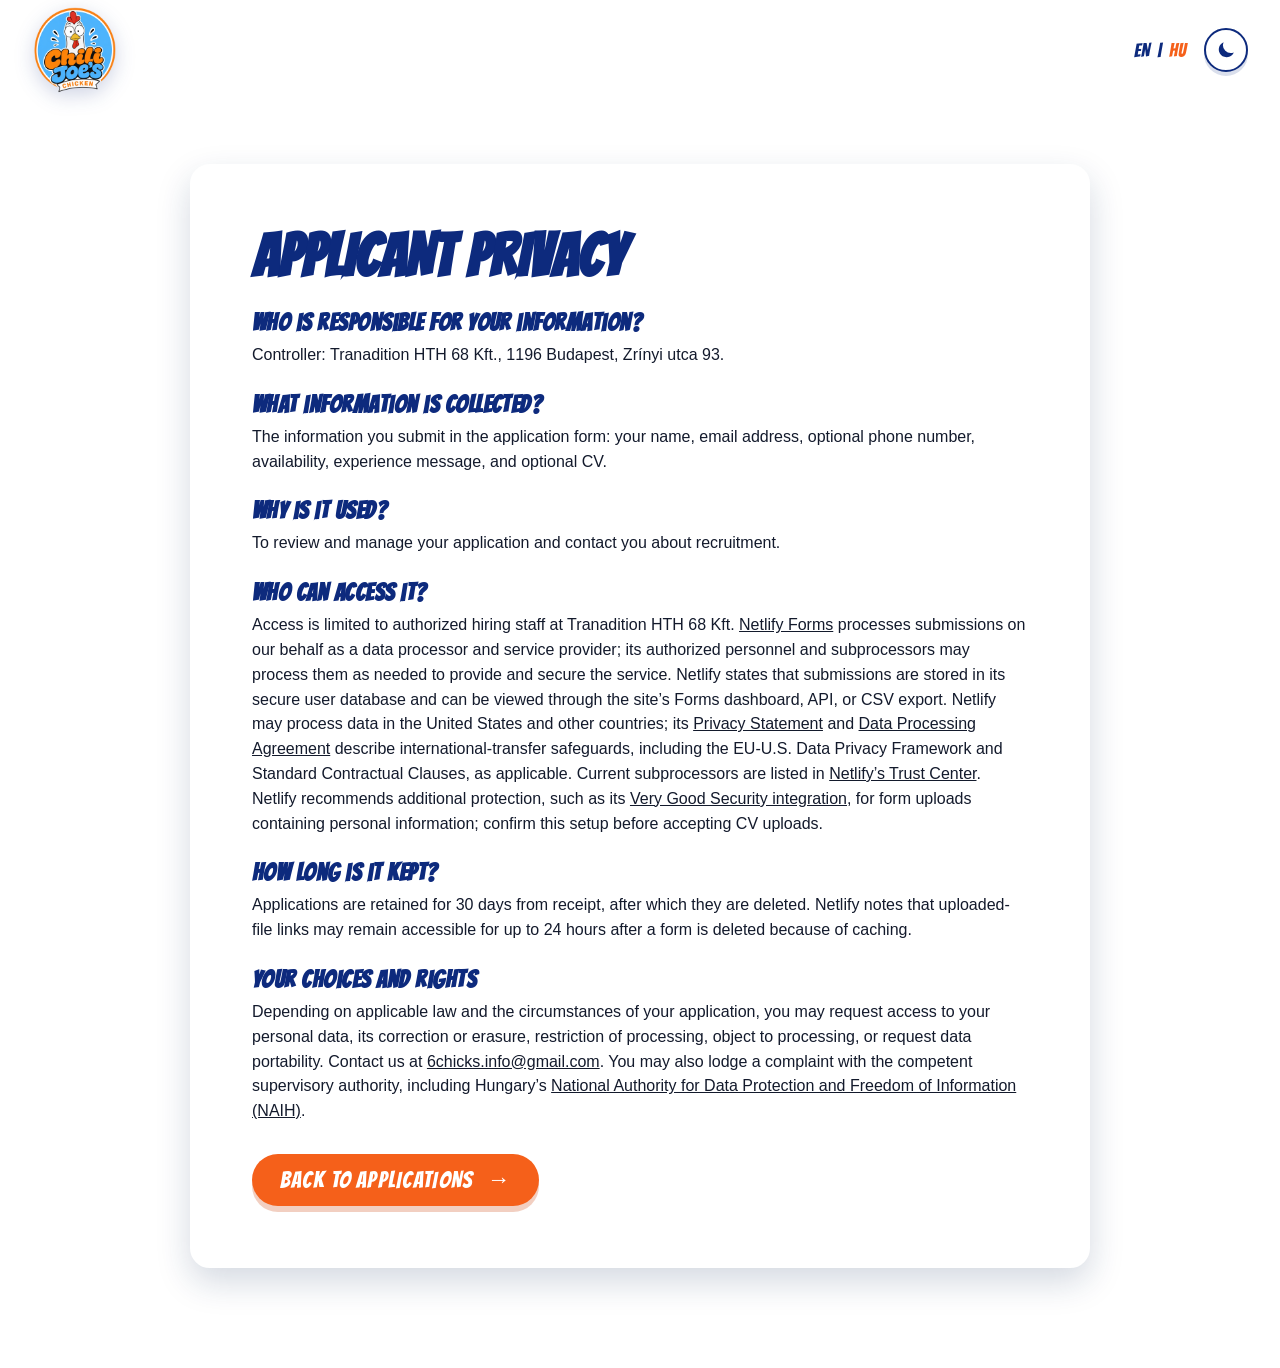
==== commit f37da1f7: "feat: add bilingual Netlify application page - Move the application form to a standalone careers pag" ====
--- a/applicant-privacy.html
+++ b/applicant-privacy.html
@@ -45,31 +45,29 @@
     <main class="standalone-main page-wrap">
       <article class="standalone-card privacy-content" aria-labelledby="privacy-title">
         <h1 id="privacy-title" data-i18n="applicantPrivacyTitle">APPLICANT PRIVACY</h1>
-        <p class="privacy-draft-warning" role="status" data-i18n="applicantPrivacyDraftWarning">DRAFT — Before accepting applications, Chili Joe’s must complete and approve this notice with its legal controller details, privacy contact, lawful basis, retention period, and the relevant Netlify processing and transfer information.</p>
-
         <section>
           <h2 data-i18n="applicantPrivacyControllerHeading">Who is responsible for your information?</h2>
-          <p data-i18n="applicantPrivacyControllerText">Controller legal name, registered address, and privacy contact: to be supplied by Chili Joe’s before launch.</p>
+          <p data-i18n="applicantPrivacyControllerText">Controller: Tranadition HTH 68 Kft., 1196 Budapest, Zrínyi utca 93.</p>
         </section>
         <section>
           <h2 data-i18n="applicantPrivacyDataHeading">What information is collected?</h2>
-          <p data-i18n="applicantPrivacyDataText">The information you submit in the application form: your name, email address, optional phone number, role of interest, availability, experience message, and optional CV.</p>
+          <p data-i18n="applicantPrivacyDataText">The information you submit in the application form: your name, email address, optional phone number, availability, experience message, and optional CV.</p>
         </section>
         <section>
           <h2 data-i18n="applicantPrivacyPurposeHeading">Why is it used?</h2>
-          <p data-i18n="applicantPrivacyPurposeText">To review and manage your application and contact you about recruitment for the role you selected.</p>
+          <p data-i18n="applicantPrivacyPurposeText">To review and manage your application and contact you about recruitment.</p>
         </section>
         <section>
           <h2 data-i18n="applicantPrivacyAccessHeading">Who can access it?</h2>
-          <p data-i18n="applicantPrivacyAccessText">Access should be limited to authorized hiring staff. The form is processed using Netlify Forms; the controller must confirm and disclose the applicable provider, contract, and any international-transfer details before launch.</p>
+          <p data-i18n-html="applicantPrivacyAccessText">Access is limited to authorized hiring staff at Tranadition HTH 68 Kft. <a href="https://docs.netlify.com/manage/forms/submissions/" target="_blank" rel="noopener noreferrer">Netlify Forms</a> processes submissions on our behalf as a data processor and service provider; its authorized personnel and subprocessors may process them as needed to provide and secure the service. Netlify states that submissions are stored in its secure user database and can be viewed through the site’s Forms dashboard, API, or CSV export. Netlify may process data in the United States and other countries; its <a href="https://www.netlify.com/privacy/" target="_blank" rel="noopener noreferrer">Privacy Statement</a> and <a href="https://www.netlify.com/pdf/netlify-dpa.pdf" target="_blank" rel="noopener noreferrer">Data Processing Agreement</a> describe international-transfer safeguards, including the EU-U.S. Data Privacy Framework and Standard Contractual Clauses, as applicable. Current subprocessors are listed in <a href="https://www.netlify.com/trust-center/" target="_blank" rel="noopener noreferrer">Netlify’s Trust Center</a>. Netlify recommends additional protection, such as its <a href="https://docs.netlify.com/manage/forms/setup/#file-upload-security" target="_blank" rel="noopener noreferrer">Very Good Security integration</a>, for form uploads containing personal information; confirm this setup before accepting CV uploads.</p>
         </section>
         <section>
           <h2 data-i18n="applicantPrivacyRetentionHeading">How long is it kept?</h2>
-          <p data-i18n="applicantPrivacyRetentionText">Retention period: to be set and approved by Chili Joe’s before launch. Applications should be deleted when no longer needed for the stated recruitment purpose.</p>
+          <p data-i18n="applicantPrivacyRetentionText">Applications are retained for 30 days from receipt, after which they are deleted. Netlify notes that uploaded-file links may remain accessible for up to 24 hours after a form is deleted because of caching.</p>
         </section>
         <section>
           <h2 data-i18n="applicantPrivacyRightsHeading">Your choices and rights</h2>
-          <p data-i18n="applicantPrivacyRightsText">You may ask about or exercise your data-protection rights by contacting the controller. Add the approved privacy contact and applicable complaint information before publishing this notice.</p>
+          <p data-i18n-html="applicantPrivacyRightsText">Depending on applicable law and the circumstances of your application, you may request access to your personal data, its correction or erasure, restriction of processing, object to processing, or request data portability. Contact us at <a href="mailto:6chicks.info@gmail.com">6chicks.info@gmail.com</a>. You may also lodge a complaint with the competent supervisory authority, including Hungary’s <a href="https://www.naih.hu/" target="_blank" rel="noopener noreferrer">National Authority for Data Protection and Freedom of Information (NAIH)</a>.</p>
         </section>
 
         <a class="button button-orange" href="careers.html#careers"><span data-i18n="applicantPrivacyBack">Back to applications</span><span aria-hidden="true">→</span></a>
--- a/styles.css
+++ b/styles.css
@@ -718,7 +718,6 @@
 .privacy-content section { margin-top: 24px; }
 .privacy-content h2 { margin: 0 0 8px; color: var(--blue-dark); font-family: var(--display); font-size: 24px; letter-spacing: .02em; }
 .privacy-content p { margin: 0; font-size: 16px; line-height: 1.55; }
-.privacy-content .privacy-draft-warning { padding: 16px 18px; border-left: 5px solid #d99400; border-radius: 6px; color: #352600; background: #fff1c7; font-weight: 700; }
 .privacy-content > .button { margin-top: 30px; }
 
 /* Footer */
@@ -987,7 +986,6 @@
 [data-theme="dark"] .privacy-content h1 { color: var(--blue-dark); }
 [data-theme="dark"] .application-privacy { color: var(--ink); }
 [data-theme="dark"] .field-help { color: #4e5870; }
-[data-theme="dark"] .privacy-content .privacy-draft-warning { color: #352600; background: #fff1c7; }
 
 [data-theme="dark"] .splat-visit-left,
 [data-theme="dark"] .splat-visit-right { opacity: .75; }
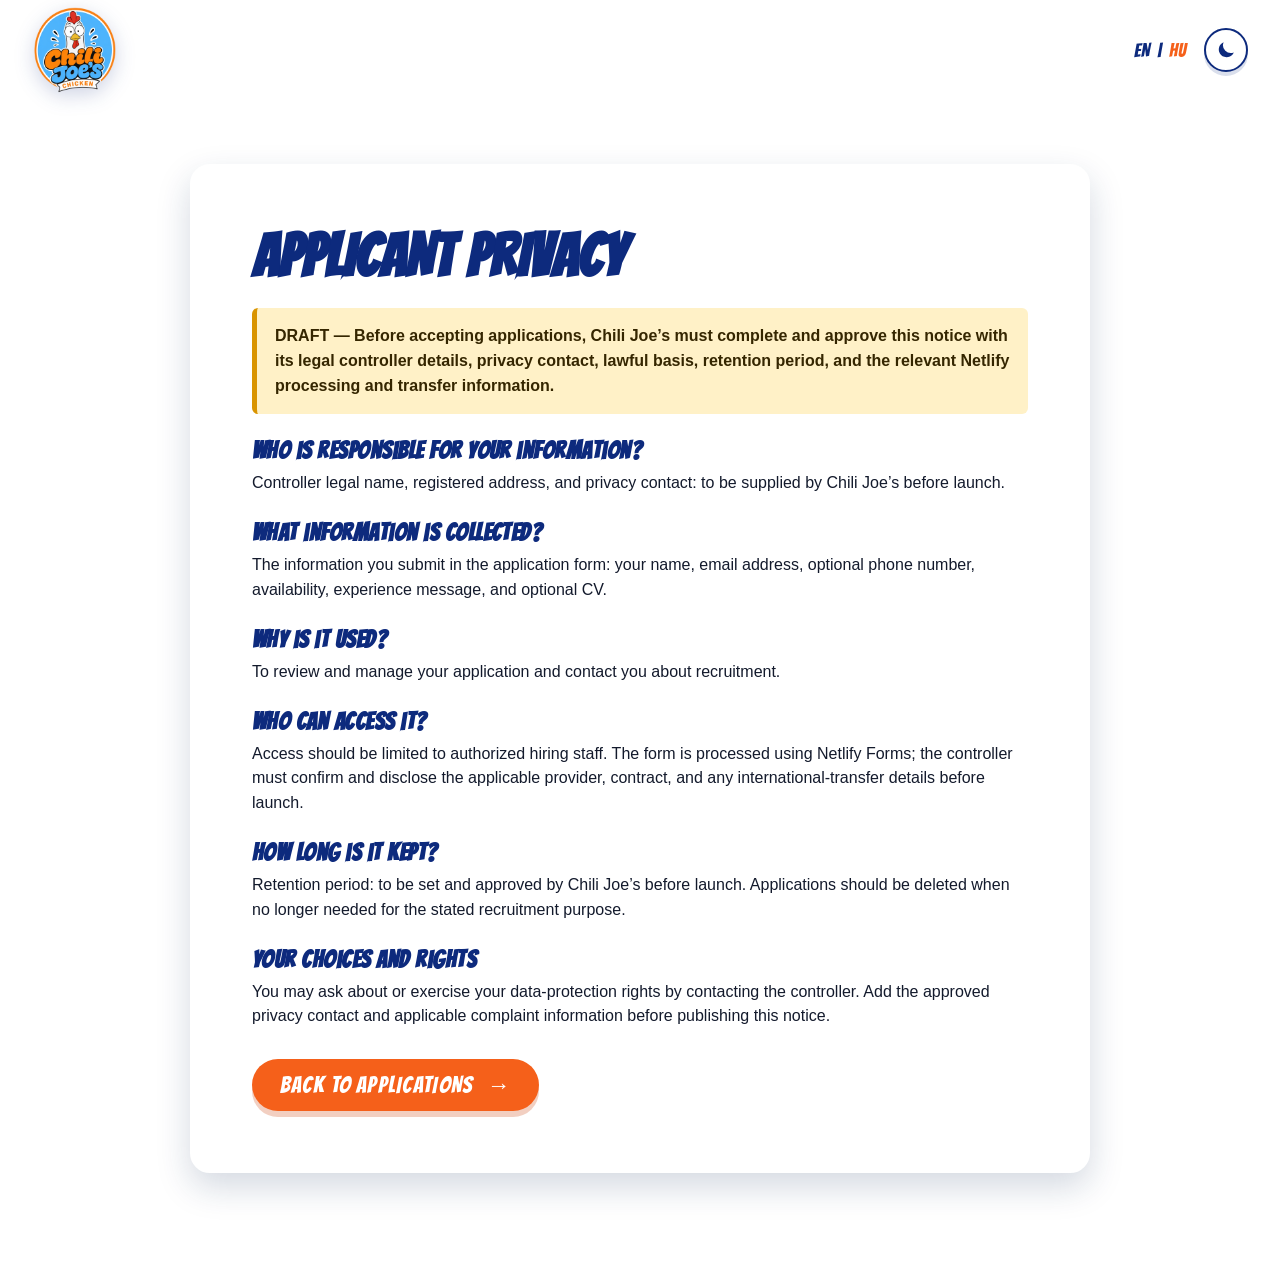
==== commit 2a0fa65e: "Merge 4e0c9698595b52f95f0e1c3baf1cd7d376d039c3 into b64f05d354ba043acb3cc038a7a1066fad3bd2b3" ====
--- a/applicant-privacy.html
+++ b/applicant-privacy.html
@@ -45,29 +45,31 @@
     <main class="standalone-main page-wrap">
       <article class="standalone-card privacy-content" aria-labelledby="privacy-title">
         <h1 id="privacy-title" data-i18n="applicantPrivacyTitle">APPLICANT PRIVACY</h1>
+        <p class="privacy-draft-warning" role="status" data-i18n="applicantPrivacyDraftWarning">DRAFT — Before accepting applications, Chili Joe’s must complete and approve this notice with its legal controller details, privacy contact, lawful basis, retention period, and the relevant Netlify processing and transfer information.</p>
+
         <section>
           <h2 data-i18n="applicantPrivacyControllerHeading">Who is responsible for your information?</h2>
-          <p data-i18n="applicantPrivacyControllerText">Controller: Tranadition HTH 68 Kft., 1196 Budapest, Zrínyi utca 93.</p>
+          <p data-i18n="applicantPrivacyControllerText">Controller legal name, registered address, and privacy contact: to be supplied by Chili Joe’s before launch.</p>
         </section>
         <section>
           <h2 data-i18n="applicantPrivacyDataHeading">What information is collected?</h2>
-          <p data-i18n="applicantPrivacyDataText">The information you submit in the application form: your name, email address, optional phone number, availability, experience message, and optional CV.</p>
+          <p data-i18n="applicantPrivacyDataText">The information you submit in the application form: your name, email address, optional phone number, role of interest, availability, experience message, and optional CV.</p>
         </section>
         <section>
           <h2 data-i18n="applicantPrivacyPurposeHeading">Why is it used?</h2>
-          <p data-i18n="applicantPrivacyPurposeText">To review and manage your application and contact you about recruitment.</p>
+          <p data-i18n="applicantPrivacyPurposeText">To review and manage your application and contact you about recruitment for the role you selected.</p>
         </section>
         <section>
           <h2 data-i18n="applicantPrivacyAccessHeading">Who can access it?</h2>
-          <p data-i18n-html="applicantPrivacyAccessText">Access is limited to authorized hiring staff at Tranadition HTH 68 Kft. <a href="https://docs.netlify.com/manage/forms/submissions/" target="_blank" rel="noopener noreferrer">Netlify Forms</a> processes submissions on our behalf as a data processor and service provider; its authorized personnel and subprocessors may process them as needed to provide and secure the service. Netlify states that submissions are stored in its secure user database and can be viewed through the site’s Forms dashboard, API, or CSV export. Netlify may process data in the United States and other countries; its <a href="https://www.netlify.com/privacy/" target="_blank" rel="noopener noreferrer">Privacy Statement</a> and <a href="https://www.netlify.com/pdf/netlify-dpa.pdf" target="_blank" rel="noopener noreferrer">Data Processing Agreement</a> describe international-transfer safeguards, including the EU-U.S. Data Privacy Framework and Standard Contractual Clauses, as applicable. Current subprocessors are listed in <a href="https://www.netlify.com/trust-center/" target="_blank" rel="noopener noreferrer">Netlify’s Trust Center</a>. Netlify recommends additional protection, such as its <a href="https://docs.netlify.com/manage/forms/setup/#file-upload-security" target="_blank" rel="noopener noreferrer">Very Good Security integration</a>, for form uploads containing personal information; confirm this setup before accepting CV uploads.</p>
+          <p data-i18n="applicantPrivacyAccessText">Access should be limited to authorized hiring staff. The form is processed using Netlify Forms; the controller must confirm and disclose the applicable provider, contract, and any international-transfer details before launch.</p>
         </section>
         <section>
           <h2 data-i18n="applicantPrivacyRetentionHeading">How long is it kept?</h2>
-          <p data-i18n="applicantPrivacyRetentionText">Applications are retained for 30 days from receipt, after which they are deleted. Netlify notes that uploaded-file links may remain accessible for up to 24 hours after a form is deleted because of caching.</p>
+          <p data-i18n="applicantPrivacyRetentionText">Retention period: to be set and approved by Chili Joe’s before launch. Applications should be deleted when no longer needed for the stated recruitment purpose.</p>
         </section>
         <section>
           <h2 data-i18n="applicantPrivacyRightsHeading">Your choices and rights</h2>
-          <p data-i18n-html="applicantPrivacyRightsText">Depending on applicable law and the circumstances of your application, you may request access to your personal data, its correction or erasure, restriction of processing, object to processing, or request data portability. Contact us at <a href="mailto:6chicks.info@gmail.com">6chicks.info@gmail.com</a>. You may also lodge a complaint with the competent supervisory authority, including Hungary’s <a href="https://www.naih.hu/" target="_blank" rel="noopener noreferrer">National Authority for Data Protection and Freedom of Information (NAIH)</a>.</p>
+          <p data-i18n="applicantPrivacyRightsText">You may ask about or exercise your data-protection rights by contacting the controller. Add the approved privacy contact and applicable complaint information before publishing this notice.</p>
         </section>
 
         <a class="button button-orange" href="careers.html#careers"><span data-i18n="applicantPrivacyBack">Back to applications</span><span aria-hidden="true">→</span></a>
--- a/styles.css
+++ b/styles.css
@@ -718,6 +718,7 @@
 .privacy-content section { margin-top: 24px; }
 .privacy-content h2 { margin: 0 0 8px; color: var(--blue-dark); font-family: var(--display); font-size: 24px; letter-spacing: .02em; }
 .privacy-content p { margin: 0; font-size: 16px; line-height: 1.55; }
+.privacy-content .privacy-draft-warning { padding: 16px 18px; border-left: 5px solid #d99400; border-radius: 6px; color: #352600; background: #fff1c7; font-weight: 700; }
 .privacy-content > .button { margin-top: 30px; }
 
 /* Footer */
@@ -986,6 +987,7 @@
 [data-theme="dark"] .privacy-content h1 { color: var(--blue-dark); }
 [data-theme="dark"] .application-privacy { color: var(--ink); }
 [data-theme="dark"] .field-help { color: #4e5870; }
+[data-theme="dark"] .privacy-content .privacy-draft-warning { color: #352600; background: #fff1c7; }
 
 [data-theme="dark"] .splat-visit-left,
 [data-theme="dark"] .splat-visit-right { opacity: .75; }
